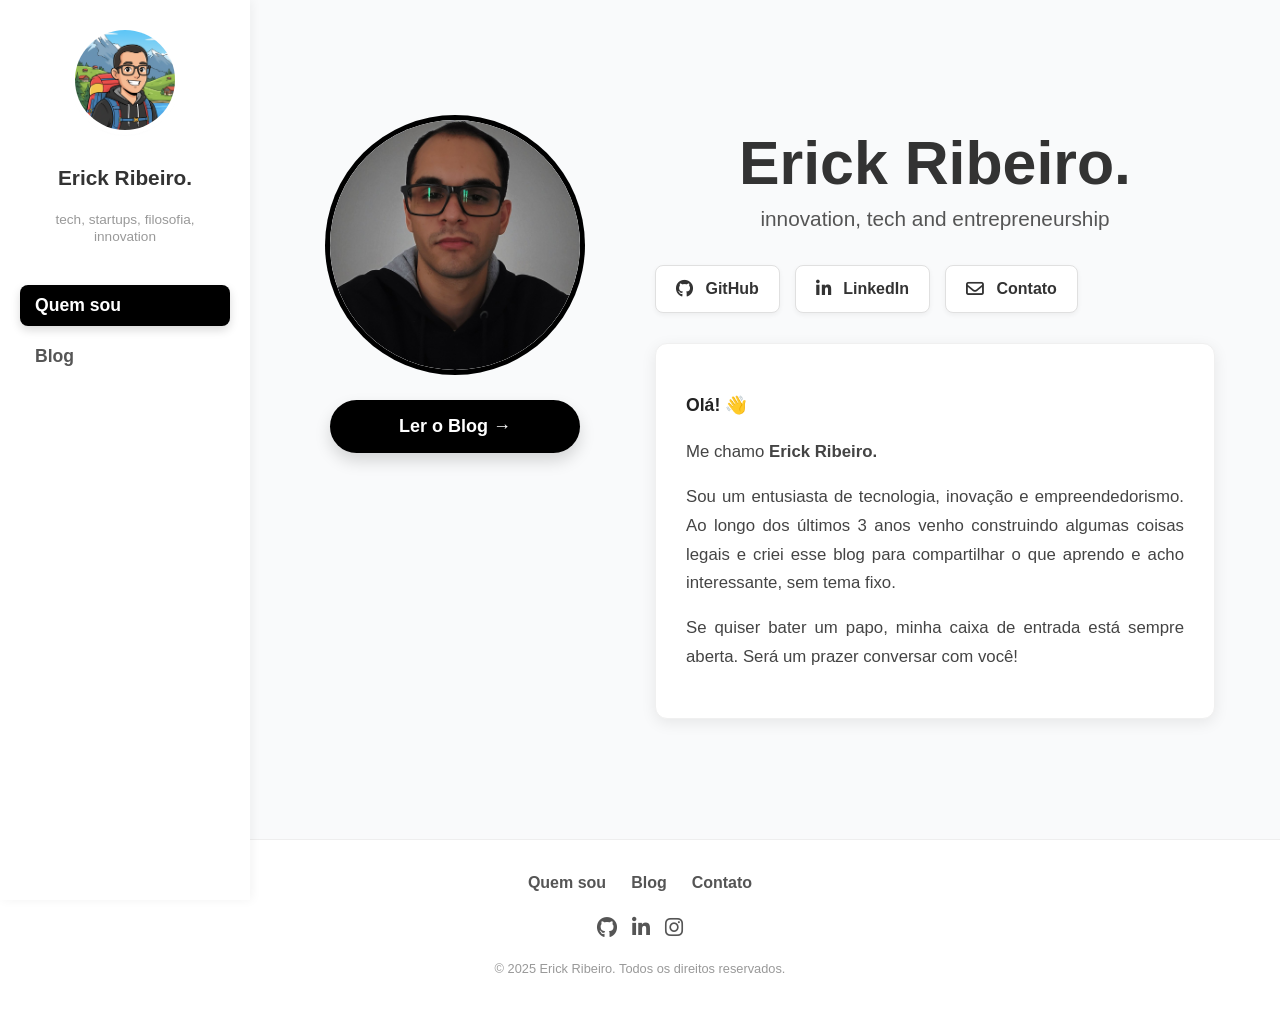
==== lobbystartup.html @ 814e2193 "Meu Blog Pessoal Erick Ribeiro" ====
<!DOCTYPE html>
<html lang="pt-br">

<head>
    <meta charset="UTF-8">
    <meta name="viewport" content="width=device-width, initial-scale=1.0">
    <title>Erick Ribeiro</title>
    <link rel="stylesheet" href="css/style.css">
    <link rel="stylesheet" href="https://cdnjs.cloudflare.com/ajax/libs/font-awesome/6.5.2/css/all.min.css">
    <link rel="icon" type="image/png" href="images/perfil-icon.png">

</head>

<body>

    <div class="container-total">

        <aside class="sidebar-erick" id="sidebar">

            <p class="profile-nome-min">Erick Ribeiro.</p>

            <div class="profile-miniatura mb-12">
                <img src="images/perfil.png" alt="Foto de Perfil" class="miniatura-img">
                <div class="profile-info-min">
                    <p class="profile-nome-min">Erick Ribeiro.</p>
                    <p class="profile-tags-min">tech, startups, filosofia, <br>innovation</p>
                </div>
            </div>

            <nav class="menu-navegacao">
                <button class="btn-sidebar active" id="btn-sidebar-quem-sou">
                    Quem sou
                </button>

                <button class="btn-sidebar" id="btn-sidebar-blog">
                    Blog
                </button>
            </nav>

        </aside>

        <main class="conteudo-principal" id="conteudo">

            <div id="quem-sou-view" class="view">

                <div class="quem-sou-layout">

                    <div class="quem-sou-coluna-esquerda">
                        <div class="profile-image-wrapper-large">
                            <img src="images/perfil_completo.jpg" alt="Foto de Perfil Grande" class="profile-large-img">
                        </div>
                        <a href="#" class="btn-ler-blog-main" id="btn-ler-blog-quem-sou">
                            Ler o Blog →
                        </a>
                    </div>

                    <div class="quem-sou-coluna-direita">
                        <h1 class="profile-name-main">Erick Ribeiro.</h1>
                        <p class="profile-subtitle-main">innovation, tech and entrepreneurship</p>

                        <div class="botoes-contato-main">
                            <a href="https://github.com/ErickRibGo" target="_blank" class="btn-link-contato-main">
                                <i class="fab fa-github"></i>&nbsp;GitHub
                            </a>
                            <a href="https://www.linkedin.com/in/erick-ribeiro-515992228/" target="_blank"
                                class="btn-link-contato-main">
                                <i class="fab fa-linkedin-in"></i>&nbsp;LinkedIn
                            </a>
                            <a href="mailto:erickribeirogon@gmail.com" target="_blank" class="btn-link-contato-main">
                                <i class="far fa-envelope"></i>&nbsp;Contato
                            </a>
                        </div>

                        <div class="about-text-box-main">
                            <p class="greeting-main">Olá! 👋</p>
                            <p>Me chamo <b>Erick Ribeiro.</b></p>
                            <p>Sou um entusiasta de tecnologia, inovação e empreendedorismo. Ao longo dos últimos 3 anos
                                venho construindo algumas coisas legais e criei esse blog para compartilhar o que
                                aprendo e acho interessante, sem tema fixo.</p>
                            <p>Se quiser bater um papo, minha caixa de entrada está sempre aberta. Será um prazer
                                conversar com você!</p>
                        </div>
                    </div>

                </div>
            </div>

            <div id="blog-view" class="view hidden">
                <h2 class="titulo-artigos">Artigos</h2>

                <div class="filtros-posts">
                    <ul class="lista-filtros">
                        <li><button class="btn-filtro ativo">Todos</button></li>
                        <li><button class="btn-filtro">Startups</button></li>
                        <li><button class="btn-filtro">Filosofia</button></li>
                    </ul>
                </div>

                <div class="grid-posts">

                    <a href="post-startups.html" class="post-card">
                        <div class="post-cover-wrapper">
                            <img src="images/startup.jpg" alt="Startup" class="post-cover-img">
                        </div>
                        <div class="post-meta">
                            <span class="post-tag tag-startup">Startups</span>
                        </div>
                        <h3 class="post-title">Minha estratégia para lançar 20 startups</h3>
                        <p class="post-excerpt">Como estou idealizando e executando 20 soluções digitais em 2 anos.</p>
                    </a>

                </div>
            </div>

        </main>

        <footer class="site-footer">
            <div class="footer-links">
                <a href="#" class="footer-link">Quem sou</a>
                <a href="#" class="footer-link">Blog</a>
                <a href="mailto:erickribeirogon@gmail.com" target="_blank" class="footer-link">Contato</a>
            </div>
            <div class="footer-social">
                <a href="https://github.com/ErickRibGo" target="_blank" class="footer-icon-link" aria-label="GitHub">
                    <i class="fab fa-github"></i>
                </a>
                <a href="https://www.linkedin.com/in/erick-ribeiro-515992228/" target="_blank" class="footer-icon-link"
                    aria-label="LinkedIn">
                    <i class="fab fa-linkedin-in"></i>
                </a>
                <a href="https://instagram.com/erickribgon" target="_blank" class="footer-icon-link"
                    aria-label="Instagram">
                    <i class="fab fa-instagram"></i>
                </a>
            </div>
            <p class="footer-copyright">&copy; 2025 Erick Ribeiro. Todos os direitos reservados.</p>
        </footer>
    </div>

    <script src="js/script.js"></script>
</body>

</html>
---- css/style.css ----
/* --- CONFIGURAÇÃO DE FONTES PERSONALIZADAS --- */
@font-face {
    font-family: 'Minha Fonte Custom'; 
    src: url('fonts/8e9860b6e62d6359-s.woff2') format('woff2');
    font-weight: 400; 
    font-style: normal;
}

@font-face {
    font-family: 'Minha Fonte Custom';
    src: url('fonts/26a46d62cd723877-s.woff2') format('woff2');
    font-weight: 700; 
    font-style: normal;
}

@font-face {
    font-family: 'Minha Fonte Custom';
    src: url('fonts/55c5f0601d81cf3-s.woff2') format('woff2');
    font-weight: 800; 
    font-style: normal;
}

@font-face {
    font-family: 'Minha Fonte Custom';
    src: url('fonts/97e0cb1ae144a2a9-s.woff2') format('woff2');
    font-weight: 600; 
    font-style: normal;
}


/* --- GERAL E LAYOUT PRINCIPAL --- */
body {
    margin: 0;
    font-family: 'Minha Fonte Custom', Arial, sans-serif; 
    background: #f9fafb;
    color: #333;
    line-height: 1.6;
    /* Flexbox no body para garantir que o container-total e o sidebar funcionem */
    display: flex; 
    flex-direction: row; 
    min-height: 100vh;
}

.container-total {
    position: relative;
    /* Define o container-total para ocupar o restante horizontal após a sidebar */
    flex-grow: 1;
    width: 100%;
    /* Usa flex para organizar o conteúdo principal e o footer em coluna */
    display: flex;
    flex-direction: column;
    /* Define o overflow para evitar barras de rolagem indesejadas */
    overflow: hidden; 
}

/* ================================================= */
/* 1. SIDEBAR FIXA (MENU LATERAL ESQUERDO) - Desktop */
/* ================================================= */
.sidebar-erick {
    width: 250px; 
    background: #ffffff;
    padding: 30px 20px;
    box-shadow: 2px 0 10px rgba(0,0,0,0.05);
    display: flex;
    flex-direction: column;
    position: fixed; 
    top: 0;
    left: 0;
    bottom: 0;
    z-index: 100;
    box-sizing: border-box;
    align-items: center;
}

/* Oculta o nome que está solto no sidebar (versão mobile) em Desktop */
.sidebar-erick > .profile-nome-min:first-child {
    display: none;
}

/* Elementos do Miniprofile na Sidebar */
.profile-miniatura {
    display: flex;
    flex-direction: column;
    align-items: center;
    margin-bottom: 25px;
}

.miniatura-img {
    width: 100px; 
    height: 100px;
    border-radius: 50%;
    margin-bottom: 10px;
    object-fit: cover;
    box-shadow: 0 0 0 5px white, 0 2px 5px rgba(0,0,0,0.1); 
}

.profile-info-min { 
    display: flex;
    flex-direction: column;
    align-items: center;
}

/* Nome que aparece na miniatura em Desktop */
.profile-miniatura .profile-nome-min { 
    display: block;
    font-size: 1.3em;
    font-weight: 800;
    color: #333;
    margin-bottom: 3px;
    text-align: center;
}

.profile-tags-min {
    color: #999;
    font-size: 0.85em;
    text-align: center;
    line-height: 1.3;
}

/* Menu de Navegação */
.menu-navegacao {
    display: flex;
    flex-direction: column;
    gap: 10px;
    width: 100%;
}

.btn-sidebar {
    background-color: transparent; 
    color: #555; 
    border: none;
    padding: 10px 15px; 
    font-size: 1.1em; 
    cursor: pointer; 
    transition: all 0.3s ease;
    border-radius: 8px;
    text-align: left;
    font-weight: 600;
    text-decoration: none;
}

.btn-sidebar:hover {
    background-color: #f0f0f0;
    color: #000000;
}

.btn-sidebar.active {
    background-color: #000000;
    color: white; 
    box-shadow: 0 4px 10px rgba(0, 0, 0, 0.15);
}

.btn-sidebar.active:hover {
    background-color: #333;
}

/* ================================================= */
/* 2. CONTEÚDO PRINCIPAL (MÓDULOS)                   */
/* ================================================= */
.conteudo-principal {
    /* CRUCIAL: Adiciona uma margem à esquerda para compensar a sidebar em DESKTOP */
    margin-left: 250px; 
    
    flex-grow: 1; 
    flex-shrink: 0;
    padding: 60px 40px; 
    box-sizing: border-box;
    transition: margin-left 0.3s;
    overflow-y: auto; 
}

.view {
    padding-top: 0;
    max-width: 900px; /* Mantém o conteúdo centralizado */
    margin: 0 auto; 
    text-align: center; /* Centraliza o título e os filtros */ 
}

.hidden {
    display: none !important;
}

/* --- ESTILOS DO CONTEÚDO (Quem Sou e Blog) --- */

.titulo-artigos {
    margin-top: 0;
    margin-bottom: 25px;
    font-weight: 800;
    font-size: 2.5em;
    color: #000000;
    text-align: center; /* Garante a centralização */
}

.filtros-posts {
    margin-bottom: 30px;
}

.lista-filtros {
    list-style: none;
    padding: 0;
    margin: 0 auto 30px; /* Centraliza a lista de filtros */
    display: flex;
    flex-wrap: wrap;
    justify-content: center; /* Centraliza os botões */
    gap: 10px;
}

.btn-filtro {
    padding: 8px 15px;
    border: 1px solid #ccc;
    border-radius: 20px;
    background-color: white;
    font-size: 0.9em;
    cursor: pointer;
    transition: all 0.2s;
}

.btn-filtro.ativo, .btn-filtro:hover {
    background-color: black;
    color: white;
    border-color: black;
}

.grid-posts {
    display: grid;
    grid-template-columns: repeat(auto-fit, minmax(300px, 1fr)); 
    gap: 30px;
    margin-top: 40px;
}


.post-card {
    background: white;
    border-radius: 12px;
    overflow: hidden;
    box-shadow: 0 4px 12px rgba(0,0,0,0.08);
    text-decoration: none;
    color: inherit;
    transition: transform 0.2s, box-shadow 0.2s;
    display: flex;
    flex-direction: column;
    text-align: left; 
}

.post-card:hover {
    transform: translateY(-5px);
    box-shadow: 0 8px 16px rgba(0,0,0,0.15);
}

.post-cover-wrapper {
    width: 100%;
    height: 200px;
    overflow: hidden;
}

.post-cover-img {
    width: 100%;
    height: 100%;
    object-fit: cover;
    transition: transform 0.3s ease;
}

.post-card:hover .post-cover-img {
    transform: scale(1.05);
}

.post-meta {
    padding: 15px 15px 0;
    text-align: left;
}

.post-tag {
    display: inline-block;
    font-size: 0.8em;
    font-weight: 700;
    color: #007bff;
    text-transform: uppercase;
}

.post-title {
    margin: 5px 0 10px;
    padding: 0 15px;
    text-align: left;
}

.post-excerpt {
    padding: 0 15px 15px;
    text-align: left;
}

/* CORREÇÃO APLICADA: Garantir que o layout "Quem Sou" se organize corretamente */
.quem-sou-layout {
    display: grid;
    grid-template-columns: 280px 1fr; 
    gap: 60px;
    align-items: start; 
    margin: 40px 0; 
    padding: 20px 0;
}

.quem-sou-coluna-esquerda {
    display: flex;
    flex-direction: column;
    align-items: center;
    position: sticky; 
    top: 60px; 
}

.profile-image-wrapper-large {
    position: relative;
    width: 250px; 
    height: 250px;
    overflow: hidden; 
    border-radius: 50%;
    box-shadow: 0 0 0 5px black; 
    margin-bottom: 30px; 
    transition: transform 0.5s
}

.profile-large-img {
    width: 100%;
    height: 100%;
    border-radius: 50%;
    object-fit: cover;
}

.btn-ler-blog-main {
    background-color: black;
    color: white;
    border: none;
    border-radius: 50px;
    padding: 12px 25px;
    font-size: 18px;
    font-weight: 700;
    cursor: pointer;
    box-shadow: 0 8px 16px rgba(0, 0, 0, 0.15);
    transition: background-color 0.3s, transform 0.3s;
    text-decoration: none;
    white-space: nowrap;
    display: block; 
    text-align: center;
    width: 100%;
    max-width: 200px;
}

.btn-ler-blog-main:hover {
    background-color: #333;
    transform: translateY(-2px);
}

.quem-sou-coluna-direita {
    padding-top: 10px; 
}

.profile-name-main {
    font-size: 3.8em;
    margin-top: 0;
    margin-bottom: 5px;
    line-height: 1.1;
    font-weight: 800;
}

.profile-subtitle-main {
    color: #555;
    font-size: 1.3em; 
    margin-top: 0;
    margin-bottom: 30px;
    font-weight: 400;
}

.botoes-contato-main {
    display: flex;
    flex-wrap: wrap; 
    gap: 15px; 
    margin-bottom: 30px; 
}

.btn-link-contato-main {
    border: 1px solid #e0e0e0;
    border-radius: 8px;
    padding: 10px 20px;
    cursor: pointer;
    font-weight: 600;
    color: #333; 
    font-size: 1em;
    transition: all 0.2s ease;
    text-decoration: none;
    display: flex; 
    align-items: center;
    background-color: #ffffff; 
    box-shadow: 0 2px 5px rgba(0, 0, 0, 0.05);
}

.btn-link-contato-main i {
    font-size: 1.1em; 
    margin-right: 8px; 
}

.btn-link-contato-main:hover {
    background: #f8f8f8;
    border-color: #c0c0c0;
    transform: translateY(-1px); 
    box-shadow: 0 4px 8px rgba(0, 0, 0, 0.1); 
}

.greeting-main {
    font-size: 1.3em;
    font-weight: 700;
    margin-bottom: 15px;
    color: #222;
}

.about-text-box-main {
    background: #ffffff; 
    padding: 30px;
    border-radius: 12px;
    box-shadow: 0 4px 15px rgba(0,0,0,0.08); 
    border: 1px solid #f0f0f0; 
    line-height: 1.7;
    color: #444;
    font-size: 1.05em;
    text-align: justify;
}

.about-text-box-main p:first-child {
    font-weight: 600;
    font-size: 1.05em;
    margin-bottom: 15px;
}


/* ================================================= */
/* 3. RODAPÉ INFERIOR (FOOTER)         */
/* ================================================= */

.site-footer {
    /* O footer agora ocupa 100% da largura do container-total */
    width: 100%; 
    background-color: #ffffff;
    border-top: 1px solid #eee;
    padding: 30px 20px;
    text-align: center;
    box-sizing: border-box;
}

.footer-links {
    margin-bottom: 15px;
    display: flex;
    justify-content: center;
    gap: 25px;
    flex-wrap: wrap;
}

.footer-link {
    text-decoration: none;
    color: #555;
    font-weight: 600;
    font-size: 1em;
    transition: color 0.2s;
}

.footer-link:hover {
    color: #000000;
}

.footer-social {
    display: flex;
    justify-content: center;
    gap: 15px;
    margin-bottom: 15px;
}

.footer-icon-link {
    color: #555;
    font-size: 1.3em;
    transition: color 0.2s;
}

.footer-icon-link:hover {
    color: #000000;
}

.footer-copyright {
    color: #999;
    font-size: 0.8em;
    margin: 0;
}


/* ================================================= */
/* RESPONSIVIDADE (TABLET/PEQUENO DESKTOP - abaixo de 992px) */
/* ================================================= */
@media (max-width: 992px) {
    /* CRUCIAL: Remove a margem extra da sidebar no conteúdo principal */
    .conteudo-principal {
        margin-left: 0;
    }
    .conteudo-principal-post {
        margin-left: 0; 
        padding: 60px 40px; 
    }
    
    /* Layout "Quem Sou" em 1 coluna (sem sticky) */
    .quem-sou-coluna-esquerda {
        position: relative;
        top: 0;
    }

    .quem-sou-layout {
        grid-template-columns: 1fr;
        gap: 30px;
        align-items: center;
        text-align: center;
        margin: 20px auto; 
    }
    
    .quem-sou-coluna-direita {
        text-align: left;
    }
    
    .profile-name-main, .profile-subtitle-main {
        text-align: center;
    }

    .botoes-contato-main {
        justify-content: center;
    }
}


/* ================================================= */
/* RESPONSIVIDADE (MOBILE - abaixo de 768px)         */
/* ================================================= */
@media (max-width: 768px) {
    /* LAYOUT PRINCIPAL E SIDEBAR */
    body {
        /* CRÍTICO: Anula o flexbox do desktop para que os elementos (Sidebar e Container) se empilhem */
        display: block; 
        /* CRÍTICO: Cria espaço no topo para o cabeçalho fixo não esconder o conteúdo */
        padding-top: 70px;
    }
    
    .container-total {
        /* CRÍTICO: Remove o padding-top desnecessário (o body já o faz) e o overflow: hidden do desktop */
        padding-top: 0; 
        overflow: visible;
        display: block; /* Garante que o container-total também volte a ser bloco */
    }
    
    .sidebar-erick {
        position: fixed; /* O cabeçalho agora é fixo no topo */
        top: 0;
        left: 0;
        right: 0;
        bottom: auto; /* CRÍTICO: Não deve ter bottom: 0 */
        height: 70px; 
        width: 100%; 
        box-shadow: 0 2px 5px rgba(0,0,0,0.1);
        background-color: #ffffff;
        z-index: 1000; 

        display: flex;
        flex-direction: row; 
        justify-content: space-between; 
        align-items: center; 
        padding: 0 20px; 
        box-sizing: border-box;
    }
    
    /* Mostra o nome do Erick no topo (versão mobile) */
    .sidebar-erick > .profile-nome-min:first-child {
        display: block; 
        font-size: 1.4em; 
        margin: 0;
        text-align: left; 
        font-weight: 800;
        color: #000;
    }

    /* Oculta a miniatura completa em mobile */
    .profile-miniatura {
        display: none; 
    }

    /* Menu de Navegação em Mobile (botões de "Quem Sou" e "Blog") */
    .menu-navegacao {
        flex-direction: row; 
        gap: 15px; 
        width: auto; 
    }

    .btn-sidebar {
        padding: 8px 15px;
        font-size: 0.95em; 
        font-weight: 600;
        text-align: center;
        width: auto; 
        color: #555;
    }
    
    /* CONTEÚDO PRINCIPAL (ARTIGOS/QUEM SOU) */
    .conteudo-principal {
        /* CRÍTICO: Remove a margem lateral do desktop */
        margin-left: 0;
        padding: 30px 20px; 
        width: 100%; 
        flex-grow: 1; 
    }
    
    /* Centralização em mobile dentro do view */
    .view {
        max-width: 100%; 
        margin: 0 auto;
    }

    /* RODAPÉ em Mobile (precisa voltar a ser 100% da largura) */
    .site-footer {
        width: 100%;
        padding-top: 20px;
        padding-bottom: 20px;
    }

    /* Ajustes de Mobile na seção "Quem Sou" */
    .profile-image-wrapper-large {
        width: 180px; 
        height: 180px;
        margin-bottom: 20px;
    }
    
    .profile-name-main {
        font-size: 2.5em;
    }

    .profile-subtitle-main {
        font-size: 1.1em;
        margin-bottom: 20px;
    }
    
    .botoes-contato-main {
        gap: 10px;
        flex-direction: column;
        align-items: center;
        width: 100%;
        margin-bottom: 15px;
    }

    .btn-link-contato-main {
        width: 100%;
        max-width: 200px;
        justify-content: center;
    }
    
    .about-text-box-main {
        padding: 20px;
        font-size: 0.95em;
        text-align: left;
    }

    .btn-ler-blog-main {
        margin-top: 20px;
        font-size: 15px;
        padding: 10px 20px;
    }
    
    .grid-posts {
        grid-template-columns: 1fr;
        gap: 20px;
    }

    .quem-sou-layout {
        grid-template-columns: 1fr; /* Volta para uma única coluna */
        gap: 30px;
        text-align: center;
    }

    .quem-sou-coluna-esquerda {
        align-items: center;
    }
    
    .profile-name-main {
        font-size: 2.2em; /* Mais adequado para mobile */
    }

    .profile-subtitle-main {
        font-size: 1em;
        margin-bottom: 20px; /* Reduz margem para aproximar botões */
    }

    .quem-sou-coluna-direita {
        text-align: center;
        align-items: center; /* Centraliza o conteúdo da direita em mobile */
    }
    
    /* Botões de contato empilhados e centralizados em mobile */
    .botoes-contato-main {
        gap: 10px;
        flex-direction: column;
        align-items: center;
        width: 100%;
        margin-bottom: 20px;
    }

    .btn-link-contato-main {
        width: 100%;
        max-width: 250px; /* Largura máxima para os botões empilhados */
        justify-content: center;
    }
    
    /* Botão "Ler o Blog" em mobile */
    .btn-ler-blog-main {
        max-width: 200px; /* Controla o tamanho do botão */
        margin-top: 20px;
        font-size: 16px;
        padding: 10px 20px;
    }
    
    /* Cards do Blog em coluna única para mobile */
    .grid-posts {
        grid-template-columns: 1fr;
        gap: 20px;
    }
}

/* --- ESTILOS DE PÁGINA DE POSTAGEM (post.html) --- */

/* 1. CONTAINER PRINCIPAL DO ARTIGO (Conteúdo + Sidebar Compensation) */
.conteudo-principal-post {
    padding: 40px 40px; 
    box-sizing: border-box;
    flex-grow: 1; 
    /* CRUCIAL PARA CORRIGIR O DESALINHAMENTO EM DESKTOP */
    margin-left: 250px; /* Compensa a largura da .sidebar-erick (250px) */
}

/* 2. CONTAINER CENTRALIZADO DO CONTEÚDO (Onde o texto está) */
.post-container {
    max-width: 1000px; 
    margin: 0 auto; /* Continua centralizando */
    background: white; 
    padding: 30px 0;
    align-items: center;
}

/* 3. Estilo do botão de voltar */
.btn-voltar {
    display: block; 
    width: fit-content;
    margin: 0 auto 40px auto; /* Centraliza o botão Voltar */
    color: #555;
    text-decoration: none;
    font-weight: 600;
    font-size: 1.0em;
}

/* 4. Miniprofile do Autor */
.author-mini-profile {
    display: flex;
    flex-direction: column;
    align-items: center; /* Centraliza a foto e o nome */
    margin-bottom: 20px;
}

.author-mini-img {
    width: 150px; /* Tamanho da miniatura */
    height: 150px;
    border-radius: 50%;
    object-fit: cover;
    margin-bottom: 5px;
    box-shadow: 0 0 5px rgba(0, 0, 0, 0.1);
}

.author-mini-name {
    font-size: 1.0em;
    font-weight: 600;
    color: #333;
    margin: 0;
}

/* 5. Cabeçalho (Título e Metadata) */
.post-header {
    text-align: center;
    margin-bottom: 40px;
    padding: 20px;
    font-size: 1.0em;
}

.post-tag-detail {
    font-size: 0.85em; 
    font-weight: 600;
    text-transform: uppercase;
    color: #38a169; /* Cor da tag */
    display: block;
    margin-bottom: 10px;
    letter-spacing: 1px;
    padding: 20px;
    font-size: 0.95em;
}

/* 6. Título Principal do Artigo */
.post-title-detail {
    font-size: 3.2em; /* Um bom tamanho para destaque */
    font-weight: 800;
    margin: 15px 0 10px;
    line-height: 1.1;
    /* Centraliza o título, limitando sua largura para legibilidade */
    max-width: 900px;
    margin-left: auto;
    margin-right: auto;
}

/* 7. Meta dados (Data e leitura) */
.post-meta-detail {
    color: #888;
    font-size: 0.9em;
    margin-bottom: 30px;
}

/* 8. Wrapper da imagem de capa */
.post-cover-detail-wrapper {
    width: 100%;
    overflow: hidden;
    border-radius: 8px; 
    margin-bottom: 0px;
}

.post-cover-detail-img {
    width: 100%;
    left: auto;
    height: auto;
    display: block;
    object-fit: cover;
    max-width: 500px;
    margin-left: auto;
    margin-right: auto;
    border-radius: 5%;    

}

/* 9. Conteúdo do Texto */
.post-content {
    padding: 40px 0 20px; 
    font-size: 1.15em; 
    line-height: 1.8;
    color: #333;
    text-align: left; /* Alinhamento à esquerda para melhor leitura do corpo do texto */
    padding: 50px;
}

.post-content p {
    margin-bottom: 1.5em; 
}

/* --- RESPONSIVIDADE PARA POSTAGEM (MOBILE) --- */

@media (max-width: 768px) {
    /* CRÍTICO: Remove a margem lateral da postagem */
    .conteudo-principal-post {
        margin-left: 0; 
        padding: 30px 20px;
    }
    
    .post-title-detail {
        font-size: 2em; 
    }
    
    .post-content {
        font-size: 1em;
    }
}

.hidden {
    /* CRÍTICO: Não usar visibility: hidden, pois ele mantém o espaço ocupado. */
    display: none !important; 
}
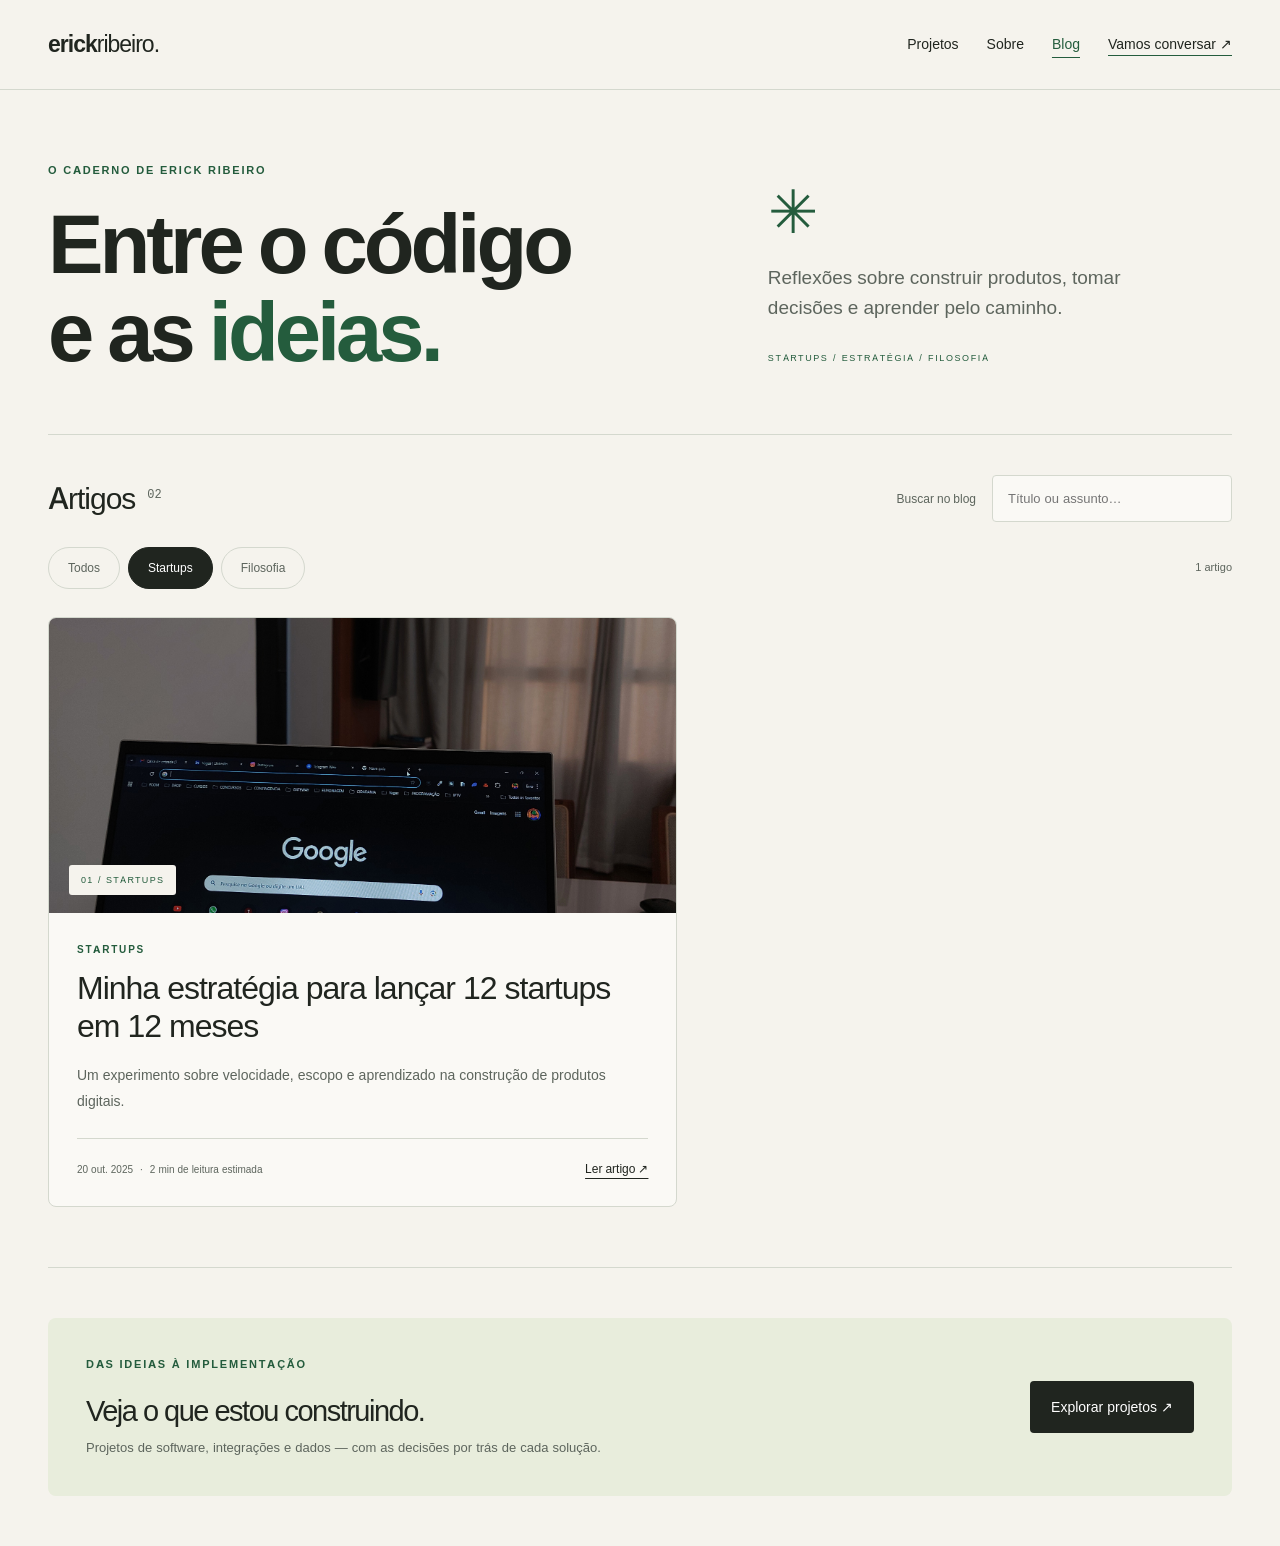
==== commit 2b2d3f62: "Atualiza portfolio, blog e case MMORPG em Python" ====
--- a/lobbystartup.html
+++ b/lobbystartup.html
@@ -1,143 +1 @@
-<!DOCTYPE html>
-<html lang="pt-br">
-
-<head>
-    <meta charset="UTF-8">
-    <meta name="viewport" content="width=device-width, initial-scale=1.0">
-    <title>Erick Ribeiro</title>
-    <link rel="stylesheet" href="css/style.css">
-    <link rel="stylesheet" href="https://cdnjs.cloudflare.com/ajax/libs/font-awesome/6.5.2/css/all.min.css">
-    <link rel="icon" type="image/png" href="images/perfil-icon.png">
-
-</head>
-
-<body>
-
-    <div class="container-total">
-
-        <aside class="sidebar-erick" id="sidebar">
-
-            <p class="profile-nome-min">Erick Ribeiro.</p>
-
-            <div class="profile-miniatura mb-12">
-                <img src="images/perfil.png" alt="Foto de Perfil" class="miniatura-img">
-                <div class="profile-info-min">
-                    <p class="profile-nome-min">Erick Ribeiro.</p>
-                    <p class="profile-tags-min">tech, startups, filosofia, <br>innovation</p>
-                </div>
-            </div>
-
-            <nav class="menu-navegacao">
-                <button class="btn-sidebar active" id="btn-sidebar-quem-sou">
-                    Quem sou
-                </button>
-
-                <button class="btn-sidebar" id="btn-sidebar-blog">
-                    Blog
-                </button>
-            </nav>
-
-        </aside>
-
-        <main class="conteudo-principal" id="conteudo">
-
-            <div id="quem-sou-view" class="view">
-
-                <div class="quem-sou-layout">
-
-                    <div class="quem-sou-coluna-esquerda">
-                        <div class="profile-image-wrapper-large">
-                            <img src="images/perfil_completo.jpg" alt="Foto de Perfil Grande" class="profile-large-img">
-                        </div>
-                        <a href="#" class="btn-ler-blog-main" id="btn-ler-blog-quem-sou">
-                            Ler o Blog →
-                        </a>
-                    </div>
-
-                    <div class="quem-sou-coluna-direita">
-                        <h1 class="profile-name-main">Erick Ribeiro.</h1>
-                        <p class="profile-subtitle-main">innovation, tech and entrepreneurship</p>
-
-                        <div class="botoes-contato-main">
-                            <a href="https://github.com/ErickRibGo" target="_blank" class="btn-link-contato-main">
-                                <i class="fab fa-github"></i>&nbsp;GitHub
-                            </a>
-                            <a href="https://www.linkedin.com/in/erick-ribeiro-515992228/" target="_blank"
-                                class="btn-link-contato-main">
-                                <i class="fab fa-linkedin-in"></i>&nbsp;LinkedIn
-                            </a>
-                            <a href="mailto:erickribeirogon@gmail.com" target="_blank" class="btn-link-contato-main">
-                                <i class="far fa-envelope"></i>&nbsp;Contato
-                            </a>
-                        </div>
-
-                        <div class="about-text-box-main">
-                            <p class="greeting-main">Olá! 👋</p>
-                            <p>Me chamo <b>Erick Ribeiro.</b></p>
-                            <p>Sou um entusiasta de tecnologia, inovação e empreendedorismo. Ao longo dos últimos 3 anos
-                                venho construindo algumas coisas legais e criei esse blog para compartilhar o que
-                                aprendo e acho interessante, sem tema fixo.</p>
-                            <p>Se quiser bater um papo, minha caixa de entrada está sempre aberta. Será um prazer
-                                conversar com você!</p>
-                        </div>
-                    </div>
-
-                </div>
-            </div>
-
-            <div id="blog-view" class="view hidden">
-                <h2 class="titulo-artigos">Artigos</h2>
-
-                <div class="filtros-posts">
-                    <ul class="lista-filtros">
-                        <li><button class="btn-filtro ativo">Todos</button></li>
-                        <li><button class="btn-filtro">Startups</button></li>
-                        <li><button class="btn-filtro">Filosofia</button></li>
-                    </ul>
-                </div>
-
-                <div class="grid-posts">
-
-                    <a href="post-startups.html" class="post-card">
-                        <div class="post-cover-wrapper">
-                            <img src="images/startup.jpg" alt="Startup" class="post-cover-img">
-                        </div>
-                        <div class="post-meta">
-                            <span class="post-tag tag-startup">Startups</span>
-                        </div>
-                        <h3 class="post-title">Minha estratégia para lançar 20 startups</h3>
-                        <p class="post-excerpt">Como estou idealizando e executando 20 soluções digitais em 2 anos.</p>
-                    </a>
-
-                </div>
-            </div>
-
-        </main>
-
-        <footer class="site-footer">
-            <div class="footer-links">
-                <a href="#" class="footer-link">Quem sou</a>
-                <a href="#" class="footer-link">Blog</a>
-                <a href="mailto:erickribeirogon@gmail.com" target="_blank" class="footer-link">Contato</a>
-            </div>
-            <div class="footer-social">
-                <a href="https://github.com/ErickRibGo" target="_blank" class="footer-icon-link" aria-label="GitHub">
-                    <i class="fab fa-github"></i>
-                </a>
-                <a href="https://www.linkedin.com/in/erick-ribeiro-515992228/" target="_blank" class="footer-icon-link"
-                    aria-label="LinkedIn">
-                    <i class="fab fa-linkedin-in"></i>
-                </a>
-                <a href="https://instagram.com/erickribgon" target="_blank" class="footer-icon-link"
-                    aria-label="Instagram">
-                    <i class="fab fa-instagram"></i>
-                </a>
-            </div>
-            <p class="footer-copyright">&copy; 2025 Erick Ribeiro. Todos os direitos reservados.</p>
-        </footer>
-    </div>
-
-    <script src="js/script.js"></script>
-</body>
-
-</html>+<!doctype html><html lang="pt-BR"><head><meta charset="utf-8"><meta name="viewport" content="width=device-width,initial-scale=1"><meta http-equiv="refresh" content="0;url=blog.html?categoria=startups"><title>Startups — Erick Ribeiro</title></head><body><p><a href="blog.html?categoria=startups">Abrir artigos sobre startups →</a></p></body></html>
